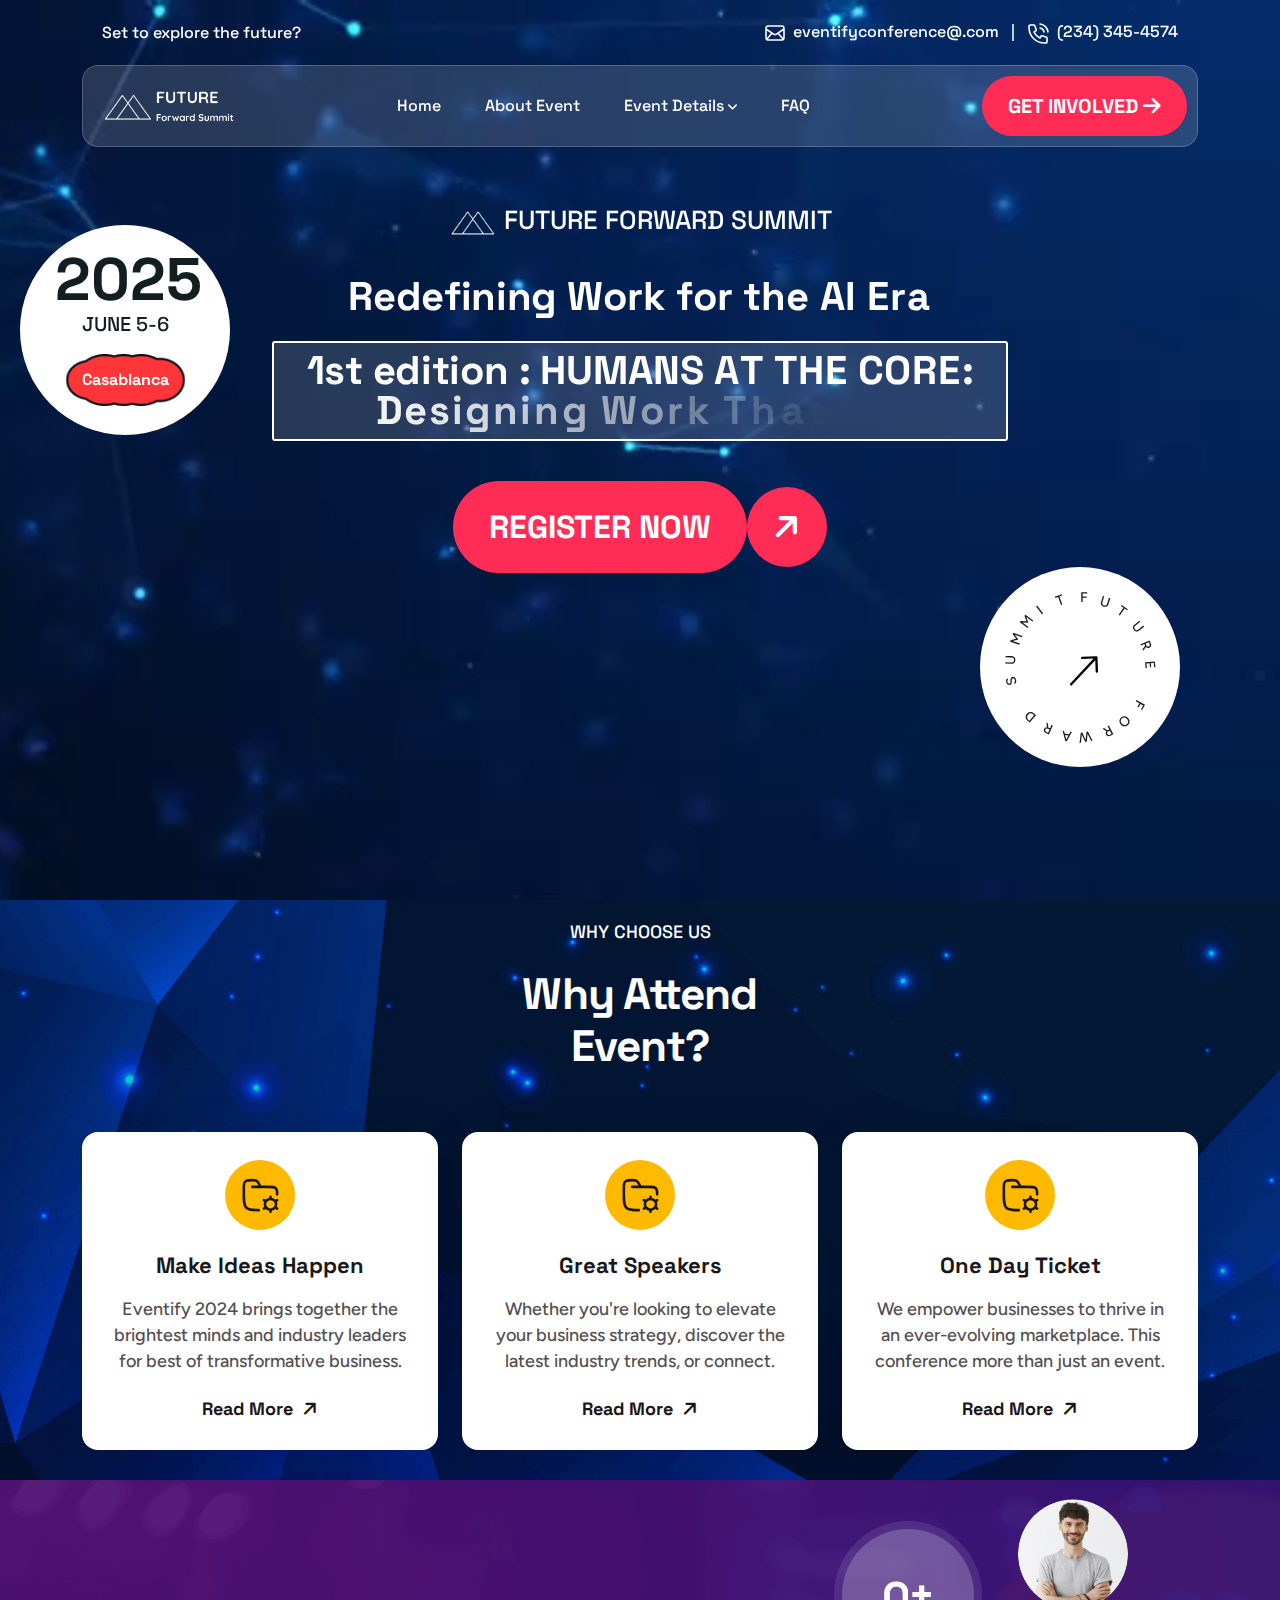
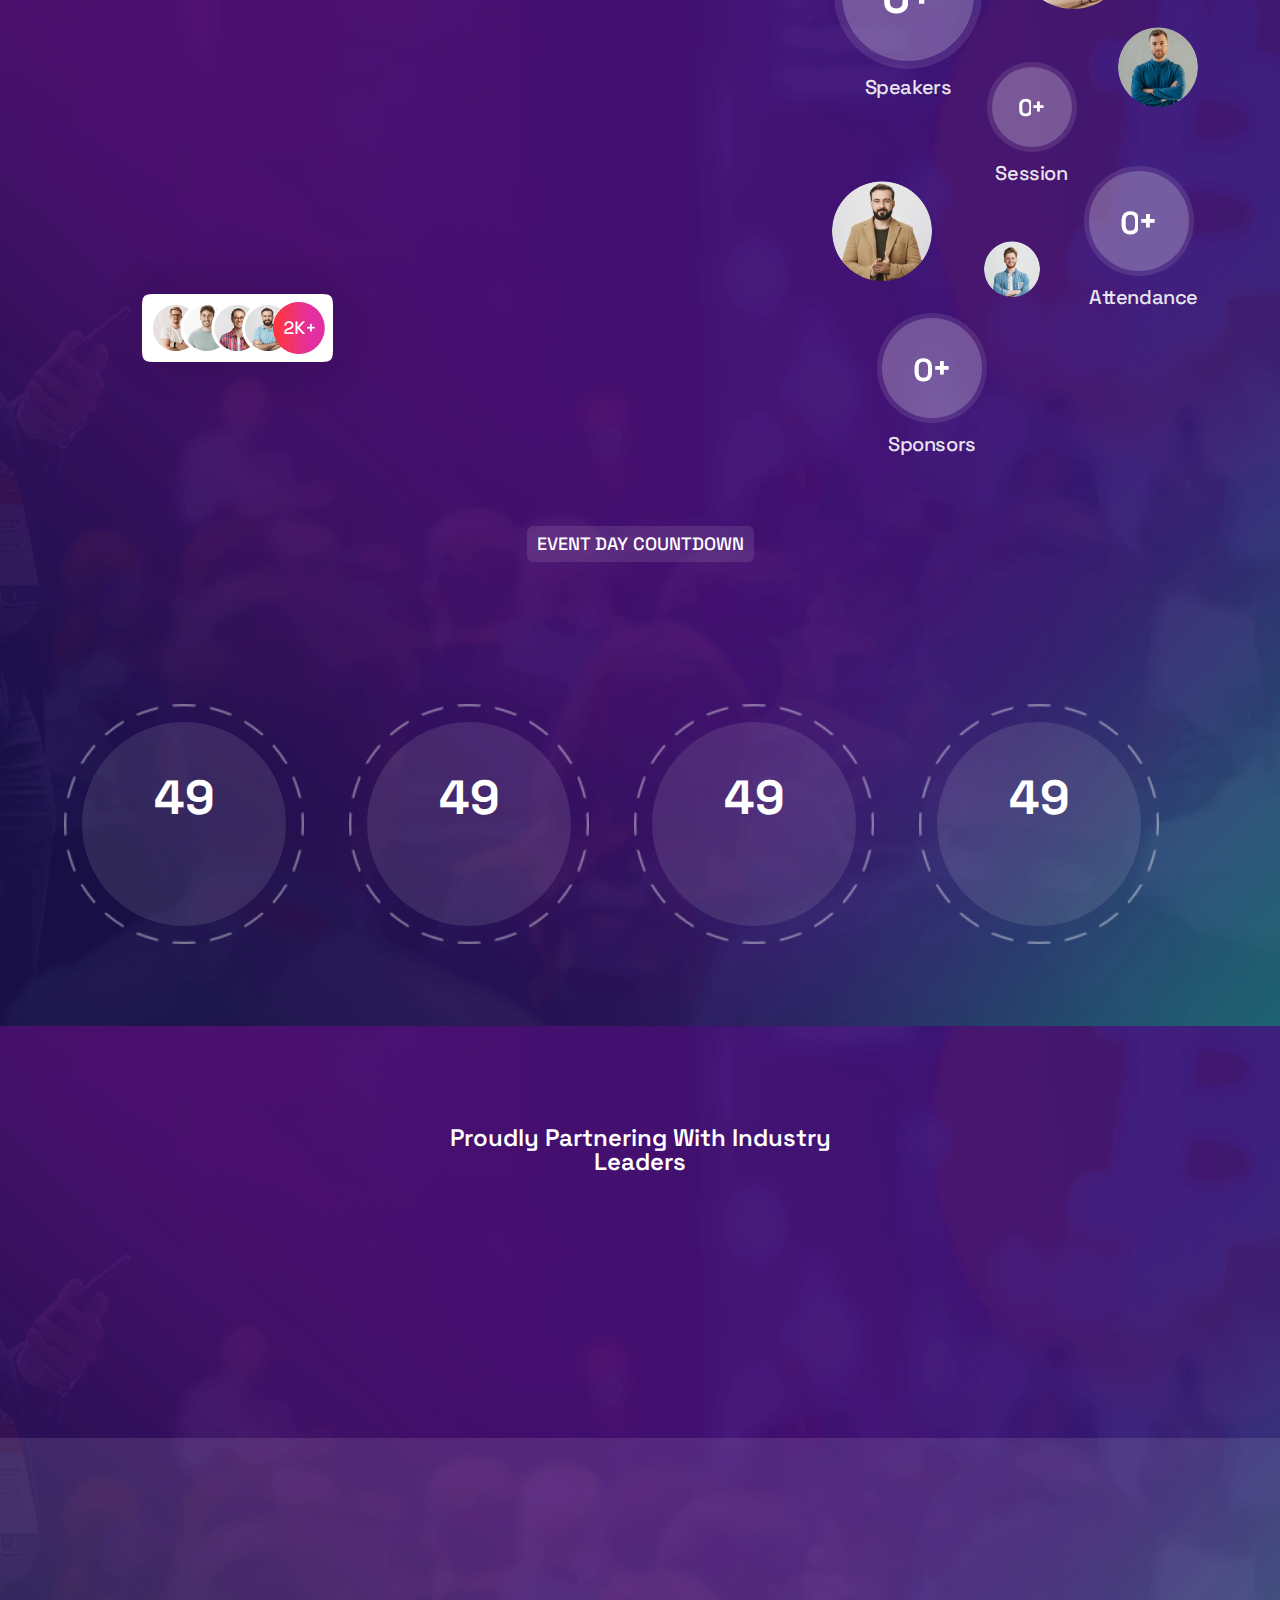
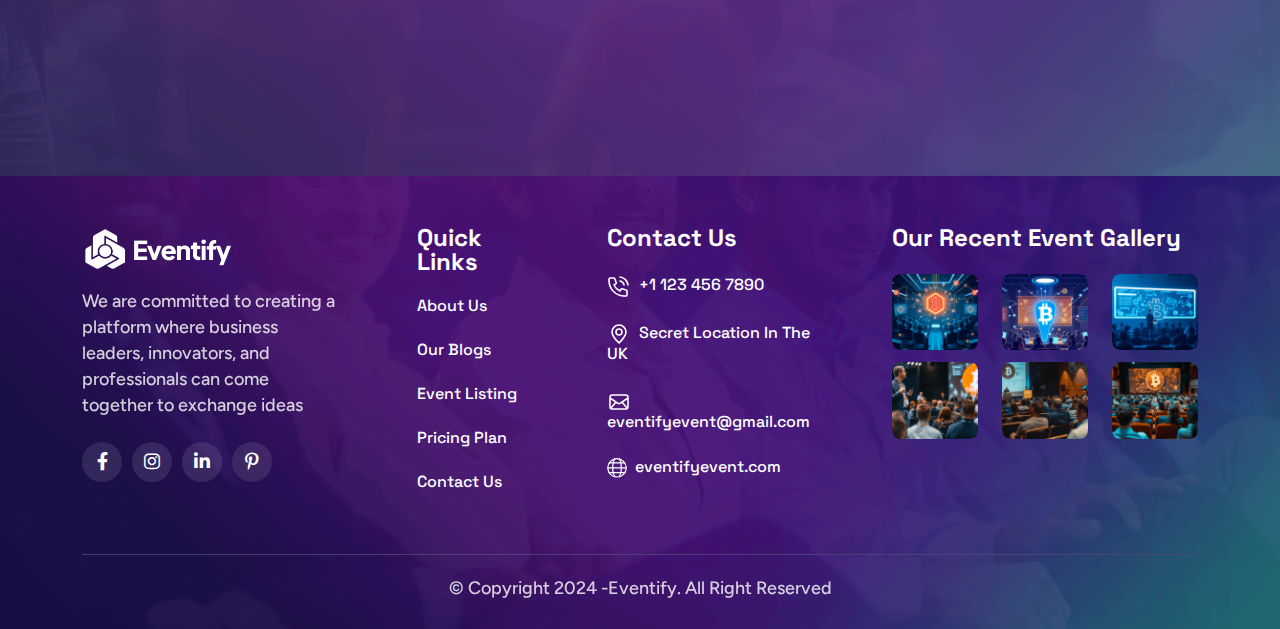
==== index.html @ 9bba717d "first version" ====
<!DOCTYPE html>
<html lang="en">

<head>
	<meta charset="UTF-8" />
	<meta name="viewport" content="width=device-width, initial-scale=1.0" />
	<title>FUTURE FORWARD SUMMIT</title>

	<!--=====FAB ICON=======-->
	<link rel="shortcut icon" href="assets/img/logo/logo-1.png" />

	<!--===== CSS LINK =======-->
	<link rel="stylesheet" href="assets/css/vendor/bootstrap.min.css" />
	<link rel="stylesheet" href="assets/css/vendor/aos.css" />
	<link rel="stylesheet" href="assets/css/vendor/fontawesome.css" />
	<link rel="stylesheet" href="assets/css/vendor/magnific-popup.css" />
	<link rel="stylesheet" href="assets/css/vendor/mobile.css" />
	<link rel="stylesheet" href="assets/css/vendor/owlcarousel.min.css" />
	<link rel="stylesheet" href="assets/css/vendor/sidebar.css" />
	<link rel="stylesheet" href="assets/css/vendor/slick-slider.css" />
	<link rel="stylesheet" href="assets/css/vendor/nice-select.css" />
	<link rel="stylesheet" href="assets/css/vendor/odometer.css" />
	<link rel="stylesheet" href="assets/css/main.css" />

	<!--=====  JS SCRIPT LINK =======-->
	<script src="assets/js/vendor/jquery-3.7.1.min.js"></script>
</head>

<body class="homepage8-body">
	<!--===== PRELOADER STARTS =======-->
	<div class="preloader">
		<div class="loading-container">
			<div class="loading"></div>
			<div id="loading-icon"><img src="assets/img/logo/logo-1.png" alt="" /></div>
		</div>
	</div>
	<!--===== PRELOADER ENDS =======-->

	<!--===== PAGE PROGRESS START=======-->
	<div class="paginacontainer">
		<div class="progress-wrap">
			<svg class="progress-circle svg-content" width="100%" height="100%" viewBox="-1 -1 102 102">
				<path d="M50,1 a49,49 0 0,1 0,98 a49,49 0 0,1 0,-98" />
			</svg>
		</div>
	</div>
	<!--===== PAGE PROGRESS END=======-->

	<!--=====HEADER START=======-->
	<header>
		<div class="header-area homepage8 header header-sticky d-none d-lg-block" id="header">
			<div class="container">
				<div class="row">
					<div class="col-lg-12">
						<div class="menu-top-area">
							<div class="top-menu-area">
								<p>Set to explore the future?</p>
								<ul>
									<li>
										<a href="mailto:eventifyconference@.com"><img src="assets/img/icons/mail1.svg" alt="" />eventifyconference@.com <span> | </span></a>
									</li>
									<li>
										<a href="tel:(234)345-4574"><img src="assets/img/icons/phn1.svg" alt="" />(234) 345-4574</a>
									</li>
								</ul>
							</div>
						</div>
						<div class="header-elements">
							<div class="site-logo">
								<a href="index.html"><img src="assets/img/logo/logo-2.png" alt="" /></a>
							</div>
							<div class="main-menu">
								<ul>
									<li>
										<a href="index.html">Home </a>
									</li>
									<li><a href="about.html">About Event</a></li>
									<li>
										<a href="#">Event Details <i class="fa-solid fa-angle-down"></i></a>
										<ul class="dropdown-padding">
											<li><a href="event-schedule.html">Agenda Overview</a></li>
										</ul>
									</li>
									<li>
										<a href="#">FAQ </a>
									</li>
								</ul>
							</div>
							<div class="btn-area">
								<div class="btn-area1">
									<a class="vl-btn8" href="#">
										<span class="demo">Get Involved <i class="fa-solid fa-arrow-right"></i></span>
									</a>
								</div>
							</div>
							<div class="body-overlay"></div>
						</div>
					</div>
				</div>
			</div>
		</div>
	</header>
	<!--=====HEADER END =======-->

	<!--===== MOBILE HEADER STARTS =======-->
	<div class="mobile-header mobile-haeder8 d-block d-lg-none">
		<div class="container-fluid">
			<div class="col-12">
				<div class="mobile-header-elements">
					<div class="mobile-logo">
						<a href="index.html"><img src="assets/img/logo/logo-2.png" alt="" /></a>
					</div>
					<div class="mobile-nav-icon dots-menu">
						<i class="fa-solid fa-bars-staggered"></i>
					</div>
				</div>
			</div>
		</div>
	</div>

	<div class="mobile-sidebar mobile-sidebar8">
		<div class="logosicon-area">
			<div class="logos">
				<img src="assets/img/logo/logo-8.png" alt="" />
			</div>
			<div class="menu-close">
				<i class="fa-solid fa-xmark"></i>
			</div>
		</div>
		<div class="mobile-nav mobile-nav1">
			<ul class="mobile-nav-list nav-list1">
				<li>
					<a href="index.html">Home </a>
				</li>
				<li><a href="about.html">About Event</a></li>
				<li>
					<a href="#">Event Details </a>
					<ul class="sub-menu">
						<li><a href="event-schedule.html">Agenda Overview</a></li>
					</ul>
				</li>
				<li>
					<a href="#">FAQ </a>
				</li>
			</ul>
		</div>
	</div>
	<!--===== MOBILE HEADER STARTS =======-->

	<!--===== HERO AREA STARTS =======-->
	<div class="hero8-slider-area">
		<video autoplay loop muted playsinline class="hero-video" poster="assets/img/bg/header-bg-1.jpg">
			<source src="assets/videos/bg-1.mp4" type="video/mp4">
		</video>
		<div class="container">
			<div class="row">
				<div class="col-lg-8 m-auto">
					<div class="hero8-header text-center">
						<h5><img src="assets/img/logo/logo-1.png" alt="" />FUTURE FORWARD SUMMIT</h5>
						<div class="space32"></div>
						<h1 class="text-anime-style-3">Redefining Work for the AI Era</h1>
						<div class="space24"></div>
						<h1 class="text-anime-style-3"><span class="conferences">1st edition : HUMANS AT THE CORE:
								Designing Work That Works</span></h1>
						<div class="space40"></div>
						<div class="btn-area1">
							<a href="#" class="vl-btn8"><span class="demo">Register Now</span><span class="arrow"><i
										class="fa-solid fa-arrow-right"></i></span></a>
						</div>
					</div>
				</div>
			</div>
		</div>
		<div class="arrow-btnarea">
			<a href="#">
				<!-- <img src="assets/img/elements/elements19.png" alt="" class="elements19 keyframe5"> -->
				<!-- <img src="assets/img/elements/elements34.png" alt="" class="elements34 keyframe5"> -->
				<div class="content" bis_skin_checked="1">
					<h6 class="circle rotateme">FUTURE FORWARD SUMMIT</h6>
				</div>
				<img src="assets/img/icons/arrow1.svg" alt="" class="arrow1" />
			</a>
		</div>
		<div class="date-btn aniamtion-key-1">
			<h4>2025</h4>
			<div class="space14"></div>
			<p>June 5-6</p>
			<div class="space20"></div>
			<span> Casablanca</span>
		</div>
	</div>
	<!--===== HERO AREA ENDS =======-->

	<!--===== WHY ATTEND AREA STARTS =======-->
	<div class="choose-section-area"
	style="background-image: url(assets/img/bg/header-bg17.png); background-position: center; background-repeat: no-repeat; background-size: cover">
	<div class="space14"></div>
	<div class="container">
			<div class="row">
				<div class="col-lg-4 m-auto">
					<div class="heading2 text-center space-margin60">
						<h5 style="color: white;">why choose us</h5>
						<div class="space18"></div>
						<h2 style="color: white;">Why Attend Event?</h2>
					</div>
				</div>
			</div>
			<div class="row">
				<div class="col-lg-4 col-md-6">
					<div class="choose-widget-boxarea">
						<div class="icons">
							<img src="assets/img/icons/choose-icons1.svg" alt="" />
						</div>
						<div class="space24"></div>
						<div class="content-area">
							<a href="event-single.html">Make Ideas Happen</a>
							<div class="space16"></div>
							<p>Eventify 2024 brings together the brightest minds and industry leaders for best of
								transformative business.</p>
							<div class="space24"></div>
							<a href="event-single.html" class="readmore">Read More <i
									class="fa-solid fa-arrow-right"></i></a>
						</div>
					</div>
				</div>

				<div class="col-lg-4 col-md-6">
					<div class="choose-widget-boxarea">
						<div class="icons">
							<img src="assets/img/icons/choose-icons1.svg" alt="" />
						</div>
						<div class="space24"></div>
						<div class="content-area">
							<a href="event-single.html">Great Speakers</a>
							<div class="space16"></div>
							<p>Whether you're looking to elevate your business strategy, discover the latest industry
								trends, or connect.</p>
							<div class="space24"></div>
							<a href="event-single.html" class="readmore">Read More <i
									class="fa-solid fa-arrow-right"></i></a>
						</div>
					</div>
				</div>

				<div class="col-lg-4 col-md-6">
					<div class="choose-widget-boxarea">
						<div class="icons">
							<img src="assets/img/icons/choose-icons1.svg" alt="" />
						</div>
						<div class="space24"></div>
						<div class="content-area">
							<a href="event-single.html">One Day Ticket</a>
							<div class="space16"></div>
							<p>We empower businesses to thrive in an ever-evolving marketplace. This conference more
								than just an event.</p>
							<div class="space24"></div>
							<a href="event-single.html" class="readmore">Read More <i
									class="fa-solid fa-arrow-right"></i></a>
						</div>
					</div>
				</div>
			</div>
		</div>
	</div>
	<!--===== WHY ATTEND AREA ENDS =======-->

	<!--===== ABOUT AREA STARTS =======-->
	<div class="about8-section-area"
		style="background-image: url(assets/img/bg/header-bg20.png); background-position: center; background-repeat: no-repeat; background-size: cover">
		<div class="container">
			<div class="row align-items-center">
				<div class="col-lg-6">
					<div class="space50 d-lg-none d-block"></div>
					<div class="about8-images">
						<img src="assets/img/all-images/about/about-img10.png" alt=""
							class="about-img10 aniamtion-key-1" />
						<div class="img1" data-aos="zoom-in" data-aos-duration="1000">
							<img src="assets/img/all-images/about/about-img19.png" alt="" />
						</div>
						<div class="img2" data-aos="zoom-in" data-aos-duration="1100">
							<img src="assets/img/all-images/about/about-img20.png" alt="" />
						</div>
						<div class="img3" data-aos="zoom-in" data-aos-duration="1200">
							<img src="assets/img/all-images/about/about-img8.png" alt="" />
						</div>
					</div>
				</div>
				<div class="col-lg-2"></div>
				<div class="col-lg-4">
					<div class="space60 d-lg-none d-block"></div>
					<div class="side-img1-area">
						<!-- <img src="assets/img/all-images/about/about-img21.png" alt=""> -->
						<div class="counter-box">
							<h3><span class="odometer" data-count="20"></span>+</h3>
							<p>Speakers</p>
						</div>
						<div class="img1">
							<img src="assets/img/all-images/about/about-img22.png" alt="" />
						</div>
						<div class="img2">
							<img src="assets/img/all-images/about/about-img23.png" alt="" />
						</div>
						<div class="img3">
							<img src="assets/img/all-images/about/about-img24.png" alt="" />
						</div>
						<div class="img4">
							<img src="assets/img/all-images/about/about-img25.png" alt="" />
						</div>

						<div class="counter-box2">
							<h3><span class="odometer" data-count="12"></span>+</h3>
							<p>Session</p>
						</div>
						<div class="counter-box3">
							<h3><span class="odometer" data-count="12"></span>+</h3>
							<p>Attendance</p>
						</div>

						<div class="counter-box4">
							<h3><span class="odometer" data-count="18"></span>+</h3>
							<p>Sponsors</p>
						</div>
					</div>
					<div class="div d-lg-none d-block" style="margin-bottom: 200px"></div>
				</div>
			</div>
		</div>
		<div class="others8-section-area sp1">
			<div class="container">
				<div class="row">
					<div class="col-lg-6 m-auto">
						<div class="heading11 text-center space-margin80">
							<h5>event day countdown</h5>
							<div class="space28"></div>
							<h2 class="text-anime-style-3">Countdown: Hurry Up!</h2>
						</div>
					</div>
				</div>
				<div class="row">
					<div class="col-lg-3 col-md-6">
						<div class="cta-counter-box">
							<img src="assets/img/elements/elements23.png" alt="" class="elements23 keyframe5" />
							<h2><span id="days" class="time-value">49</span></h2>
						</div>
						<div class="space50 d-lg-none d-block"></div>
					</div>
					<div class="col-lg-3 col-md-6">
						<div class="cta-counter-box">
							<img src="assets/img/elements/elements23.png" alt="" class="elements23 keyframe5" />
							<h2><span id="hours" class="time-value">49</span></h2>
						</div>
						<div class="space50 d-lg-none d-block"></div>
					</div>
					<div class="col-lg-3 col-md-6">
						<div class="cta-counter-box">
							<img src="assets/img/elements/elements23.png" alt="" class="elements23 keyframe5" />
							<h2><span id="minutes" class="time-value">49</span></h2>
						</div>
					</div>
					<div class="col-lg-3 col-md-6">
						<div class="cta-counter-box">
							<img src="assets/img/elements/elements23.png" alt="" class="elements23 keyframe5" />
							<h2><span id="seconds" class="time-value">49</span></h2>
						</div>
					</div>
				</div>
			</div>
		</div>
	</div>
	<!--===== ABOUT AREA ENDS =======-->

	<!--===== OTHERS AREA STARTS =======-->
	<div class="brands8-section-area sp8"
		style="background-image: url(assets/img/bg/header-bg20.png); background-repeat: no-repeat; background-size: cover; background-position: center">
		<div class="container">
			<div class="row">
				<div class="col-lg-5 m-auto">
					<div class="brand-header heading4 space-margin60 text-center">
						<h3>Proudly Partnering with Industry Leaders</h3>
					</div>
				</div>
			</div>
			<div class="row">
				<div class="col-lg-12" data-aos="zoom-in" data-aos-duration="800">
					<div class="brand-slider-area owl-carousel">
						<div class="brand-box">
							<img src="assets/img/elements/brand-img1.png" alt="" />
						</div>
						<div class="brand-box">
							<img src="assets/img/elements/brand-img2.png" alt="" />
						</div>
						<div class="brand-box">
							<img src="assets/img/elements/brand-img3.png" alt="" />
						</div>
						<div class="brand-box">
							<img src="assets/img/elements/brand-img4.png" alt="" />
						</div>
						<div class="brand-box">
							<img src="assets/img/elements/brand-img5.png" alt="" />
						</div>
						<div class="brand-box">
							<img src="assets/img/elements/brand-img6.png" alt="" />
						</div>
						<div class="brand-box">
							<img src="assets/img/elements/brand-img7.png" alt="" />
						</div>
						<div class="brand-box">
							<img src="assets/img/elements/brand-img8.png" alt="" />
						</div>
					</div>
				</div>
			</div>
		</div>
		<div class="space60"></div>

		<div class="contact8-bg-section">
			<div class="container">
				<div class="row">
					<div class="col-lg-6">
						<div class="space48"></div>
						<div class="row">
							<div class="col-lg-6 col-md-6">
								<div class="contact-boxarea" data-aos="zoom-in" data-aos-duration="900">
									<div class="icons">
										<img src="assets/img/icons/mail1.svg" alt="" />
									</div>
									<div class="text">
										<h5>Our Email</h5>
										<div class="space14"></div>
										<a href="maito:eventify@gmail.com">eventify@gmail.com</a>
									</div>
								</div>
								<div class="space18"></div>
								<div class="contact-boxarea" data-aos="zoom-in" data-aos-duration="1000">
									<div class="icons">
										<img src="assets/img/icons/location1.svg" alt="" />
									</div>
									<div class="text">
										<h5>our location</h5>
										<div class="space14"></div>
										<a href="#">1800 Abbot Kinney</a>
									</div>
								</div>
							</div>

							<div class="col-lg-6 col-md-6">
								<div class="space20 d-md-none d-block"></div>
								<div class="contact-boxarea" data-aos="zoom-in" data-aos-duration="1000">
									<div class="icons">
										<img src="assets/img/icons/phn1.svg" alt="" />
									</div>
									<div class="text">
										<h5>Call/Message</h5>
										<div class="space14"></div>
										<a href="tel:+11234567890">+1 123 456 7890</a>
									</div>
								</div>
								<div class="space18"></div>
								<div class="contact-boxarea" data-aos="zoom-in" data-aos-duration="1200">
									<div class="icons">
										<img src="assets/img/icons/instagram.svg" alt="" />
									</div>
									<div class="text">
										<h5>Instagram</h5>
										<div class="space14"></div>
										<a href="#">eneventify.eve</a>
									</div>
								</div>
							</div>
						</div>
						<div class="space48"></div>
					</div>
				</div>
			</div>
			<div class="mapouter">
				<div class="gmap_canvas">
					<iframe
						src="https://www.google.com/maps/embed?pb=!1m18!1m12!1m3!1d6751.161886455705!2d-7.941395956133379!3d32.21552074561314!2m3!1f0!2f0!3f0!3m2!1i1024!2i768!4f13.1!3m3!1m2!1s0xdaf7a3feab1f407%3A0xbd50c8e7902ffbf9!2sUM6P%20-%20Universit%C3%A9%20Mohammed%20VI%20Polytechnique!5e0!3m2!1sfr!2sma!4v1743671819689!5m2!1sfr!2sma"
						width="600" height="450" style="border:0;" allowfullscreen="" loading="lazy"
						referrerpolicy="no-referrer-when-downgrade"></iframe>
				</div>
			</div>
		</div>
	</div>
	<!--===== OTHERS AREA ENDS =======-->

	<!--===== FOOTER AREA STARTS =======-->
	<div class="footer8-sertion-area"
		style="background-image: url(assets/img/bg/header-bg21.png); background-position: center; background-size: cover; background-repeat: no-repeat">
		<div class="container">
			<div class="row">
				<div class="col-lg-3 col-md-6">
					<div class="footer-logo-area">
						<img src="assets/img/logo/logo1.png" alt="" />
						<div class="space16"></div>
						<p>We are committed to creating a platform where business leaders, innovators, and professionals
							can come together to exchange ideas</p>
						<div class="space24"></div>
						<ul>
							<li>
								<a href="#"><i class="fa-brands fa-facebook-f"></i></a>
							</li>
							<li>
								<a href="#"><i class="fa-brands fa-instagram"></i></a>
							</li>
							<li>
								<a href="#"><i class="fa-brands fa-linkedin-in"></i></a>
							</li>
							<li>
								<a href="#" class="m-0"><i class="fa-brands fa-pinterest-p"></i></a>
							</li>
						</ul>
					</div>
				</div>
				<div class="col-lg-2 col-md-6">
					<div class="link-content">
						<h3>Quick Links</h3>
						<ul>
							<li><a href="about.html">About Us</a></li>
							<li><a href="blog.html">Our Blogs</a></li>
							<li><a href="event.html">Event Listing</a></li>
							<li><a href="pricing-plan.html">Pricing Plan</a></li>
							<li><a href="contact.html">Contact Us</a></li>
						</ul>
					</div>
				</div>

				<div class="col-lg-3 col-md-6">
					<div class="link-content2">
						<h3>Contact Us</h3>
						<ul>
							<li>
								<a href="tel:+11234567890"><img src="assets/img/icons/phn1.svg" alt="" />+1 123 456
									7890</a>
							</li>
							<li>
								<a href="#"><img src="assets/img/icons/location1.svg" alt="" />Secret Location In The
									UK</a>
							</li>
							<li>
								<a href="mailto:eventifyevent@gmail.com"><img src="assets/img/icons/mail1.svg"
										alt="" />eventifyevent@gmail.com</a>
							</li>
							<li>
								<a href="#"> <img src="assets/img/icons/world1.svg" alt="" />eventifyevent.com</a>
							</li>
						</ul>
					</div>
				</div>
				<div class="col-lg-4 col-md-6">
					<div class="footer-social-box">
						<h3>Our Recent Event Gallery</h3>
						<div class="space12"></div>
						<div class="row">
							<div class="col-lg-4 col-md-4 col-4">
								<div class="img1">
									<img src="assets/img/all-images/footer/footer-img7.png" alt="" />
									<div class="icons">
										<a href="#"><i class="fa-brands fa-instagram"></i></a>
									</div>
								</div>
							</div>
							<div class="col-lg-4 col-md-4 col-4">
								<div class="img1">
									<img src="assets/img/all-images/footer/footer-img8.png" alt="" />
									<div class="icons">
										<a href="#"><i class="fa-brands fa-instagram"></i></a>
									</div>
								</div>
							</div>
							<div class="col-lg-4 col-md-4 col-4">
								<div class="img1">
									<img src="assets/img/all-images/footer/footer-img9.png" alt="" />
									<div class="icons">
										<a href="#"><i class="fa-brands fa-instagram"></i></a>
									</div>
								</div>
							</div>
							<div class="col-lg-4 col-md-4 col-4">
								<div class="img1">
									<img src="assets/img/all-images/footer/footer-img10.png" alt="" />
									<div class="icons">
										<a href="#"><i class="fa-brands fa-instagram"></i></a>
									</div>
								</div>
							</div>
							<div class="col-lg-4 col-md-4 col-4">
								<div class="img1">
									<img src="assets/img/all-images/footer/footer-img11.png" alt="" />
									<div class="icons">
										<a href="#"><i class="fa-brands fa-instagram"></i></a>
									</div>
								</div>
							</div>
							<div class="col-lg-4 col-md-4 col-4">
								<div class="img1">
									<img src="assets/img/all-images/footer/footer-img12.png" alt="" />
									<div class="icons">
										<a href="#"><i class="fa-brands fa-instagram"></i></a>
									</div>
								</div>
							</div>
						</div>
					</div>
				</div>
			</div>
			<div class="space60"></div>
			<div class="row">
				<div class="col-lg-12">
					<div class="copyright">
						<p>&copy; Copyright 2024 -Eventify. All Right Reserved</p>
					</div>
				</div>
			</div>
		</div>
	</div>
	<!--===== FOOTER AREA ENDS =======-->

	<!--===== JS SCRIPT LINK =======-->
	<script src="assets/js/vendor/bootstrap.min.js"></script>
	<script src="assets/js/vendor/fontawesome.js"></script>
	<script src="assets/js/vendor/aos.js"></script>
	<script src="assets/js/vendor/jquery.appear.js"></script>
	<script src="assets/js/vendor/jquery.odometer.min.js"></script>
	<script src="assets/js/vendor/sidebar.js"></script>
	<script src="assets/js/vendor/magnific-popup.js"></script>
	<script src="assets/js/vendor/gsap.min.js"></script>
	<script src="assets/js/vendor/ScrollTrigger.min.js"></script>
	<script src="assets/js/vendor/Splitetext.js"></script>
	<script src="assets/js/vendor/mobilemenu.js"></script>
	<script src="assets/js/vendor/owlcarousel.min.js"></script>
	<script src="assets/js/vendor/nice-select.js"></script>
	<script src="assets/js/vendor/waypoints.js"></script>
	<script src="assets/js/vendor/slick-slider.js"></script>
	<script src="assets/js/vendor/circle-progress.js"></script>
	<script src="assets/js/main.js"></script>
</body>

</html>
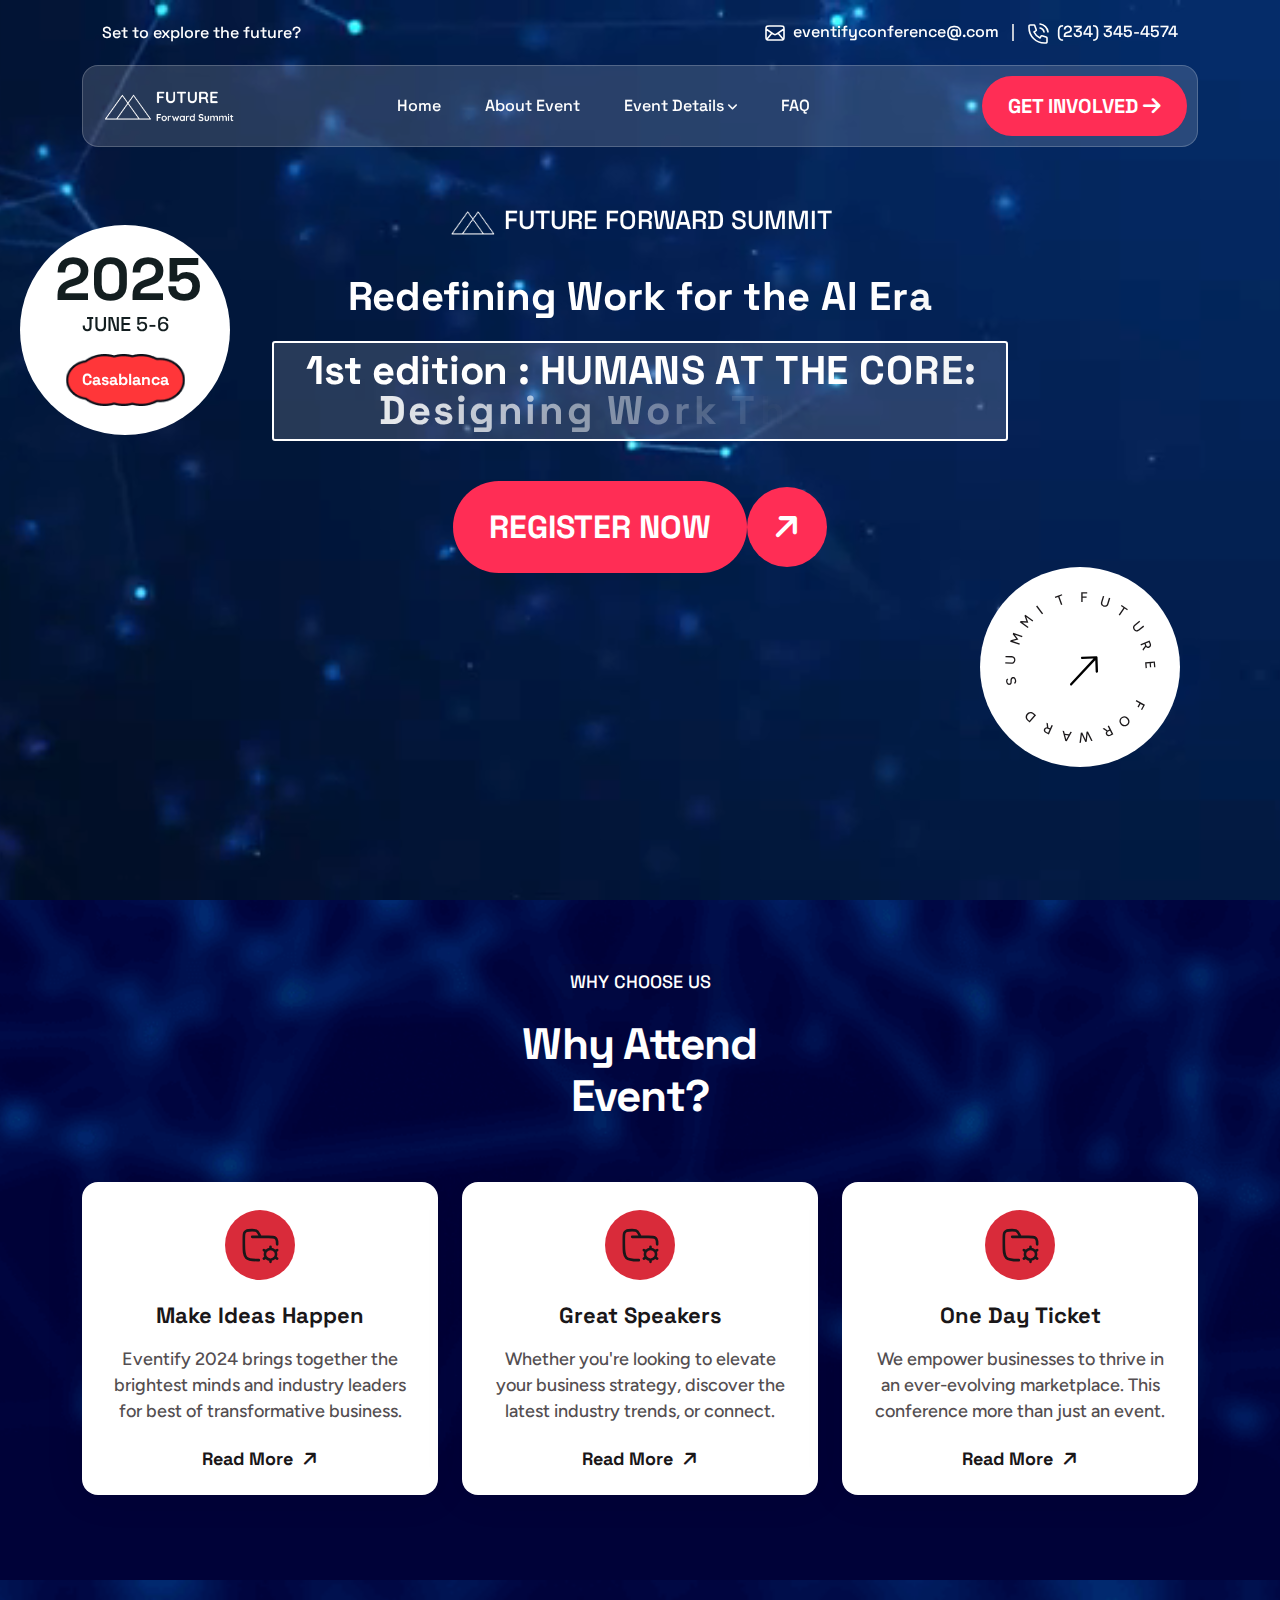
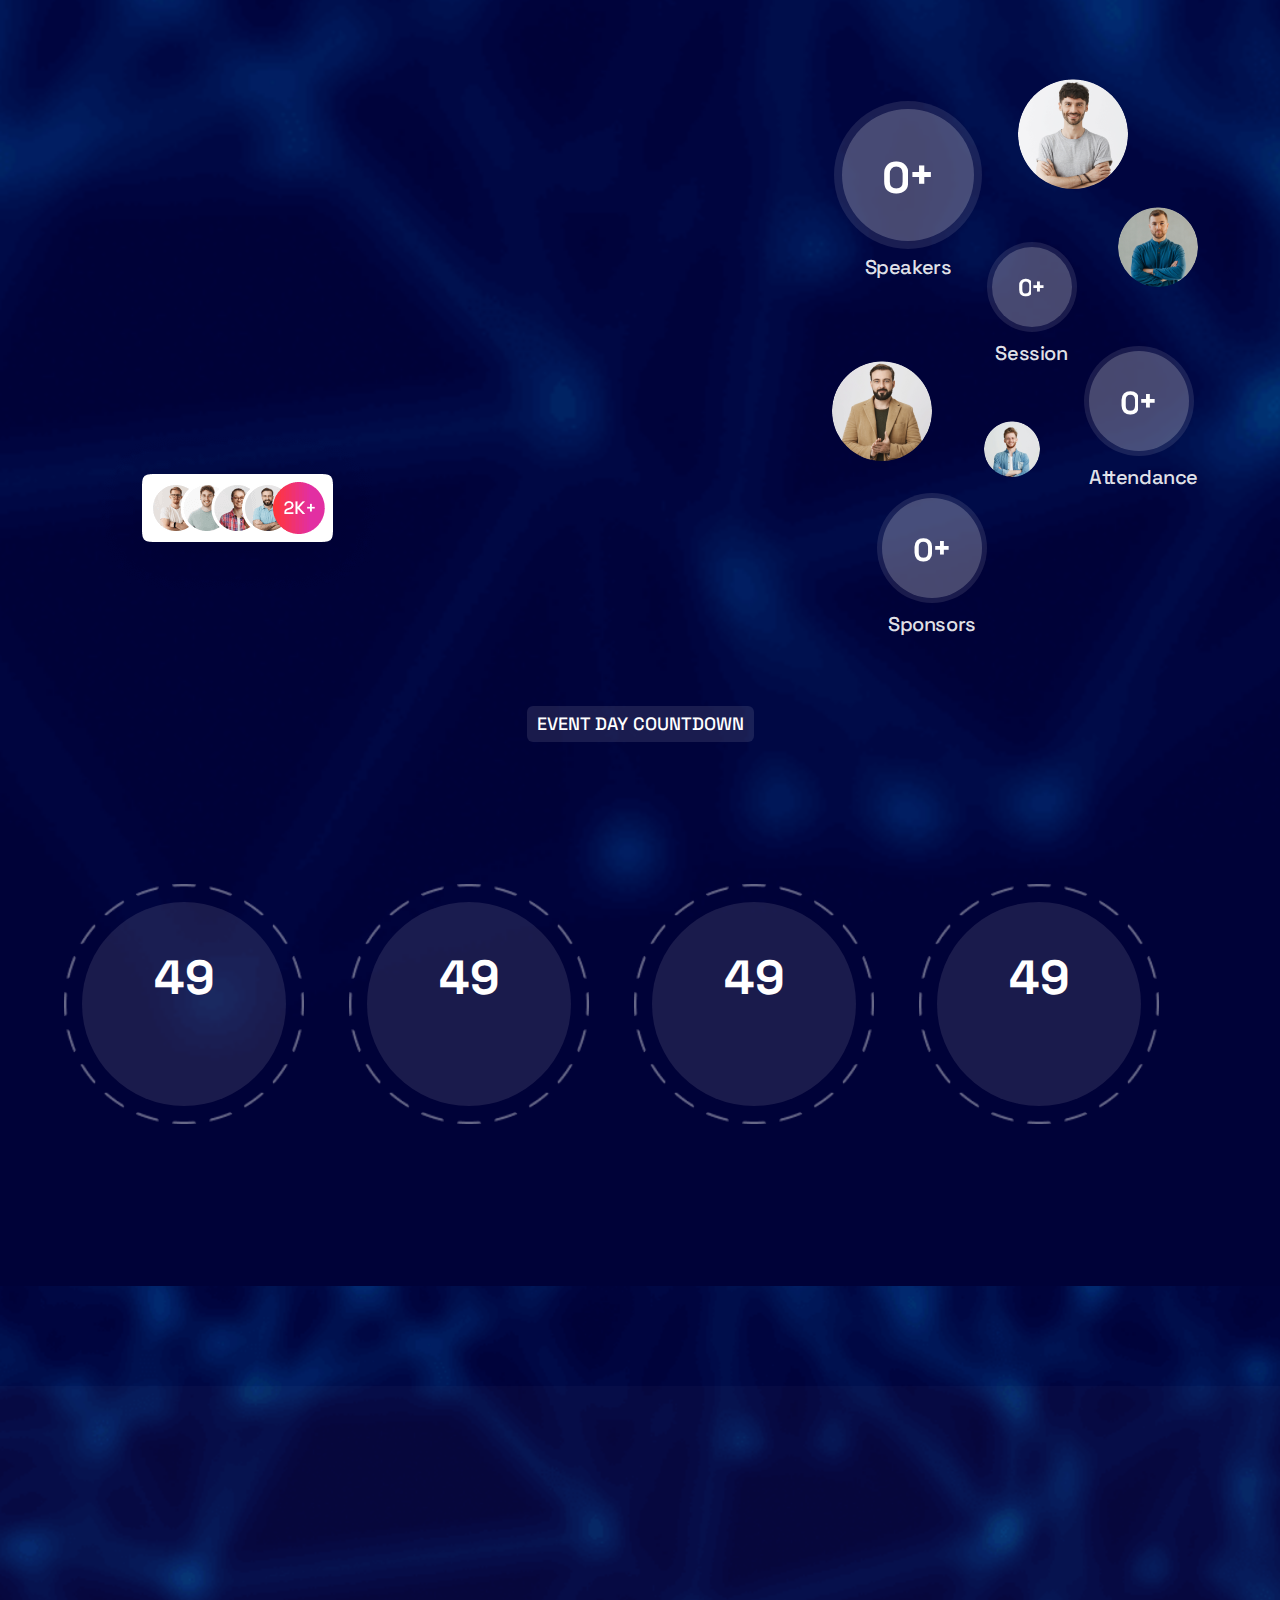
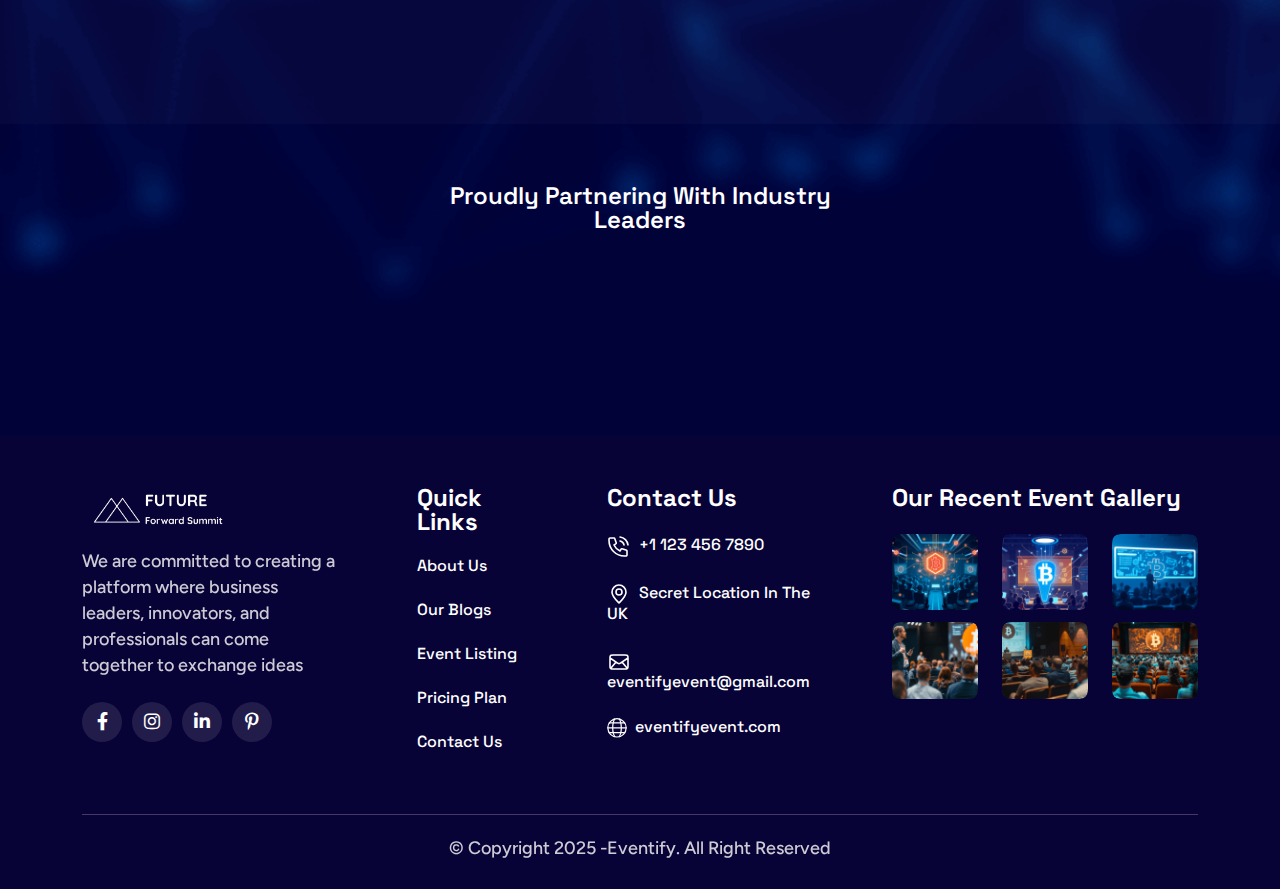
==== commit 3b3052ca: "Add new background images and update styles in CSS and HTML" ====
--- a/index.html
+++ b/index.html
@@ -193,7 +193,7 @@
 
 	<!--===== WHY ATTEND AREA STARTS =======-->
 	<div class="choose-section-area"
-	style="background-image: url(assets/img/bg/header-bg17.png); background-position: center; background-repeat: no-repeat; background-size: cover">
+	style="background-image: url(assets/img/bg/header-bg8.png); background-position: center; background-repeat: no-repeat; background-size: cover">
 	<div class="space14"></div>
 	<div class="container">
 			<div class="row">
@@ -208,8 +208,8 @@
 			<div class="row">
 				<div class="col-lg-4 col-md-6">
 					<div class="choose-widget-boxarea">
-						<div class="icons">
-							<img src="assets/img/icons/choose-icons1.svg" alt="" />
+						<div class="icons" style="background-color: #D92B3A;">
+							<img src="assets/img/icons/choose-icons1.svg" alt=""/>
 						</div>
 						<div class="space24"></div>
 						<div class="content-area">
@@ -226,7 +226,7 @@
 
 				<div class="col-lg-4 col-md-6">
 					<div class="choose-widget-boxarea">
-						<div class="icons">
+						<div class="icons" style="background-color: #D92B3A;">
 							<img src="assets/img/icons/choose-icons1.svg" alt="" />
 						</div>
 						<div class="space24"></div>
@@ -244,7 +244,7 @@
 
 				<div class="col-lg-4 col-md-6">
 					<div class="choose-widget-boxarea">
-						<div class="icons">
+						<div class="icons" style="background-color: #D92B3A;">
 							<img src="assets/img/icons/choose-icons1.svg" alt="" />
 						</div>
 						<div class="space24"></div>
@@ -265,8 +265,8 @@
 	<!--===== WHY ATTEND AREA ENDS =======-->
 
 	<!--===== ABOUT AREA STARTS =======-->
-	<div class="about8-section-area"
-		style="background-image: url(assets/img/bg/header-bg20.png); background-position: center; background-repeat: no-repeat; background-size: cover">
+	<div class="about8-section-area sp4"
+		style="background-image: url(assets/img/bg/header-bg8.png); background-position: center; background-repeat: no-repeat; background-size: cover">
 		<div class="container">
 			<div class="row align-items-center">
 				<div class="col-lg-6">
@@ -371,48 +371,7 @@
 
 	<!--===== OTHERS AREA STARTS =======-->
 	<div class="brands8-section-area sp8"
-		style="background-image: url(assets/img/bg/header-bg20.png); background-repeat: no-repeat; background-size: cover; background-position: center">
-		<div class="container">
-			<div class="row">
-				<div class="col-lg-5 m-auto">
-					<div class="brand-header heading4 space-margin60 text-center">
-						<h3>Proudly Partnering with Industry Leaders</h3>
-					</div>
-				</div>
-			</div>
-			<div class="row">
-				<div class="col-lg-12" data-aos="zoom-in" data-aos-duration="800">
-					<div class="brand-slider-area owl-carousel">
-						<div class="brand-box">
-							<img src="assets/img/elements/brand-img1.png" alt="" />
-						</div>
-						<div class="brand-box">
-							<img src="assets/img/elements/brand-img2.png" alt="" />
-						</div>
-						<div class="brand-box">
-							<img src="assets/img/elements/brand-img3.png" alt="" />
-						</div>
-						<div class="brand-box">
-							<img src="assets/img/elements/brand-img4.png" alt="" />
-						</div>
-						<div class="brand-box">
-							<img src="assets/img/elements/brand-img5.png" alt="" />
-						</div>
-						<div class="brand-box">
-							<img src="assets/img/elements/brand-img6.png" alt="" />
-						</div>
-						<div class="brand-box">
-							<img src="assets/img/elements/brand-img7.png" alt="" />
-						</div>
-						<div class="brand-box">
-							<img src="assets/img/elements/brand-img8.png" alt="" />
-						</div>
-					</div>
-				</div>
-			</div>
-		</div>
-		<div class="space60"></div>
-
+		style="background-image: url(assets/img/bg/header-bg8.png); background-repeat: no-repeat; background-size: cover; background-position: center">
 		<div class="contact8-bg-section">
 			<div class="container">
 				<div class="row">
@@ -481,17 +440,59 @@
 				</div>
 			</div>
 		</div>
+		<div class="space60"></div>
+		<div class="container">
+			<div class="row">
+				<div class="col-lg-5 m-auto">
+					<div class="brand-header heading4 space-margin60 text-center">
+						<h3>Proudly Partnering with Industry Leaders</h3>
+					</div>
+				</div>
+			</div>
+			<div class="row">
+				<div class="col-lg-12" data-aos="zoom-in" data-aos-duration="800">
+					<div class="brand-slider-area owl-carousel">
+						<div class="brand-box">
+							<img src="assets/img/elements/brand-img1.png" alt="" />
+						</div>
+						<div class="brand-box">
+							<img src="assets/img/elements/brand-img2.png" alt="" />
+						</div>
+						<div class="brand-box">
+							<img src="assets/img/elements/brand-img3.png" alt="" />
+						</div>
+						<div class="brand-box">
+							<img src="assets/img/elements/brand-img4.png" alt="" />
+						</div>
+						<div class="brand-box">
+							<img src="assets/img/elements/brand-img5.png" alt="" />
+						</div>
+						<div class="brand-box">
+							<img src="assets/img/elements/brand-img6.png" alt="" />
+						</div>
+						<div class="brand-box">
+							<img src="assets/img/elements/brand-img7.png" alt="" />
+						</div>
+						<div class="brand-box">
+							<img src="assets/img/elements/brand-img8.png" alt="" />
+						</div>
+					</div>
+				</div>
+			</div>
+		</div>
+
+		
 	</div>
 	<!--===== OTHERS AREA ENDS =======-->
 
 	<!--===== FOOTER AREA STARTS =======-->
 	<div class="footer8-sertion-area"
-		style="background-image: url(assets/img/bg/header-bg21.png); background-position: center; background-size: cover; background-repeat: no-repeat">
+		style="background-color: rgb(8, 3, 54);">
 		<div class="container">
 			<div class="row">
 				<div class="col-lg-3 col-md-6">
 					<div class="footer-logo-area">
-						<img src="assets/img/logo/logo1.png" alt="" />
+						<img src="assets/img/logo/logo-2.png" alt="" />
 						<div class="space16"></div>
 						<p>We are committed to creating a platform where business leaders, innovators, and professionals
 							can come together to exchange ideas</p>
@@ -608,7 +609,7 @@
 			<div class="row">
 				<div class="col-lg-12">
 					<div class="copyright">
-						<p>&copy; Copyright 2024 -Eventify. All Right Reserved</p>
+						<p>&copy; Copyright 2025 -Eventify. All Right Reserved</p>
 					</div>
 				</div>
 			</div>
--- a/assets/css/main.css
+++ b/assets/css/main.css
@@ -1078,6 +1078,23 @@
 .heading13 h5 img {
   margin: 0 4px 0 0;
 }
+.heading13 h3 {
+  color: var(--ztc-text-text-1);
+  font-family: var(--ztc-family-font1);
+  font-size: var(--ztc-font-size-font-s24);
+  font-style: normal;
+  font-weight: var(--ztc-weight-medium);
+  line-height: 30px;
+  text-transform: uppercase;
+  border-radius: 6px;
+  display: inline-block;
+  color: var(--ztc-text-text-1);
+}
+.heading13 h3 img {
+  margin: 0 4px 0 0;
+  width: 50px;
+  height: 50px;
+}
 .heading13 h2 {
   color: var(--ztc-text-text-1);
   font-family: var(--ztc-family-font1);
@@ -1536,7 +1553,7 @@
 }
 
 .vl-btn10 {
-  color: var(--ztc-text-text-2);
+  color: var(--ztc-text-text-1);
   font-family: var(--ztc-family-font1);
   font-size: var(--ztc-font-size-font-s20);
   font-style: normal;
@@ -1549,7 +1566,7 @@
   display: inline-block;
   border-radius: 60px;
   padding: 20px 26px;
-  background: var(--ztc-bg-bg-14);
+  background: var(--ztc-bg-bg-12);
   overflow: hidden;
 }
 .vl-btn10::after {
@@ -3501,6 +3518,15 @@
   height: 100%;
   z-index: -1;
   object-fit: cover;
+}
+.overlay {
+  position: absolute;
+  top: 0;
+  left: 0;
+  width: 100%;
+  height: 100%;
+  background-color: rgba(0, 0, 0, 0.878); /* Black with some transparency */
+  z-index: -1;
 }
 @media (max-width: 767px) {
   .hero8-slider-area {
@@ -12473,7 +12499,7 @@
   position: relative;
   z-index: 1;
   border-radius: var(--rounded-lg, 8px);
-  background: #232323;
+  background: #ffffff;
   padding: 32px;
 }
 .attent10-section-area .event6-widget-boxarea .img1 img {
@@ -12920,6 +12946,7 @@
 /*============= CHOOSE CSS AREA STARTS ===============*/
 .choose-section-area {
   position: relative;
+  padding: 50px;
   z-index: 1;
 }
 .choose-section-area .choose-widget-boxarea {
@@ -12932,6 +12959,7 @@
   padding: 28px;
   transition: all 0.4s;
   margin-bottom: 30px;
+  height: 90%;
 }
 .choose-section-area .choose-widget-boxarea:hover {
   transform: translateY(-5px);
@@ -14068,9 +14096,6 @@
   margin: 0 auto;
 }
 
-.brands5-section-area {
-  /* Keyframes for scrolling effect */
-}
 .brands5-section-area .marquee-container {
   overflow: hidden;
   white-space: nowrap;
@@ -16934,7 +16959,7 @@
 .contact8-bg-section {
   position: relative;
   z-index: 1;
-  background: rgba(255, 255, 255, 0.1);
+  background: rgba(255, 255, 255, 0.023);
 }
 .contact8-bg-section .mapouter .gmap_canvas iframe {
   width: 47%;
@@ -20328,7 +20353,7 @@
   z-index: 1;
 }
 .about10-section-area .about10-images .img1 {
-  background: #484547;
+  background: #ffcece;
   border-radius: 50%;
   padding: 10px;
   overflow: hidden;
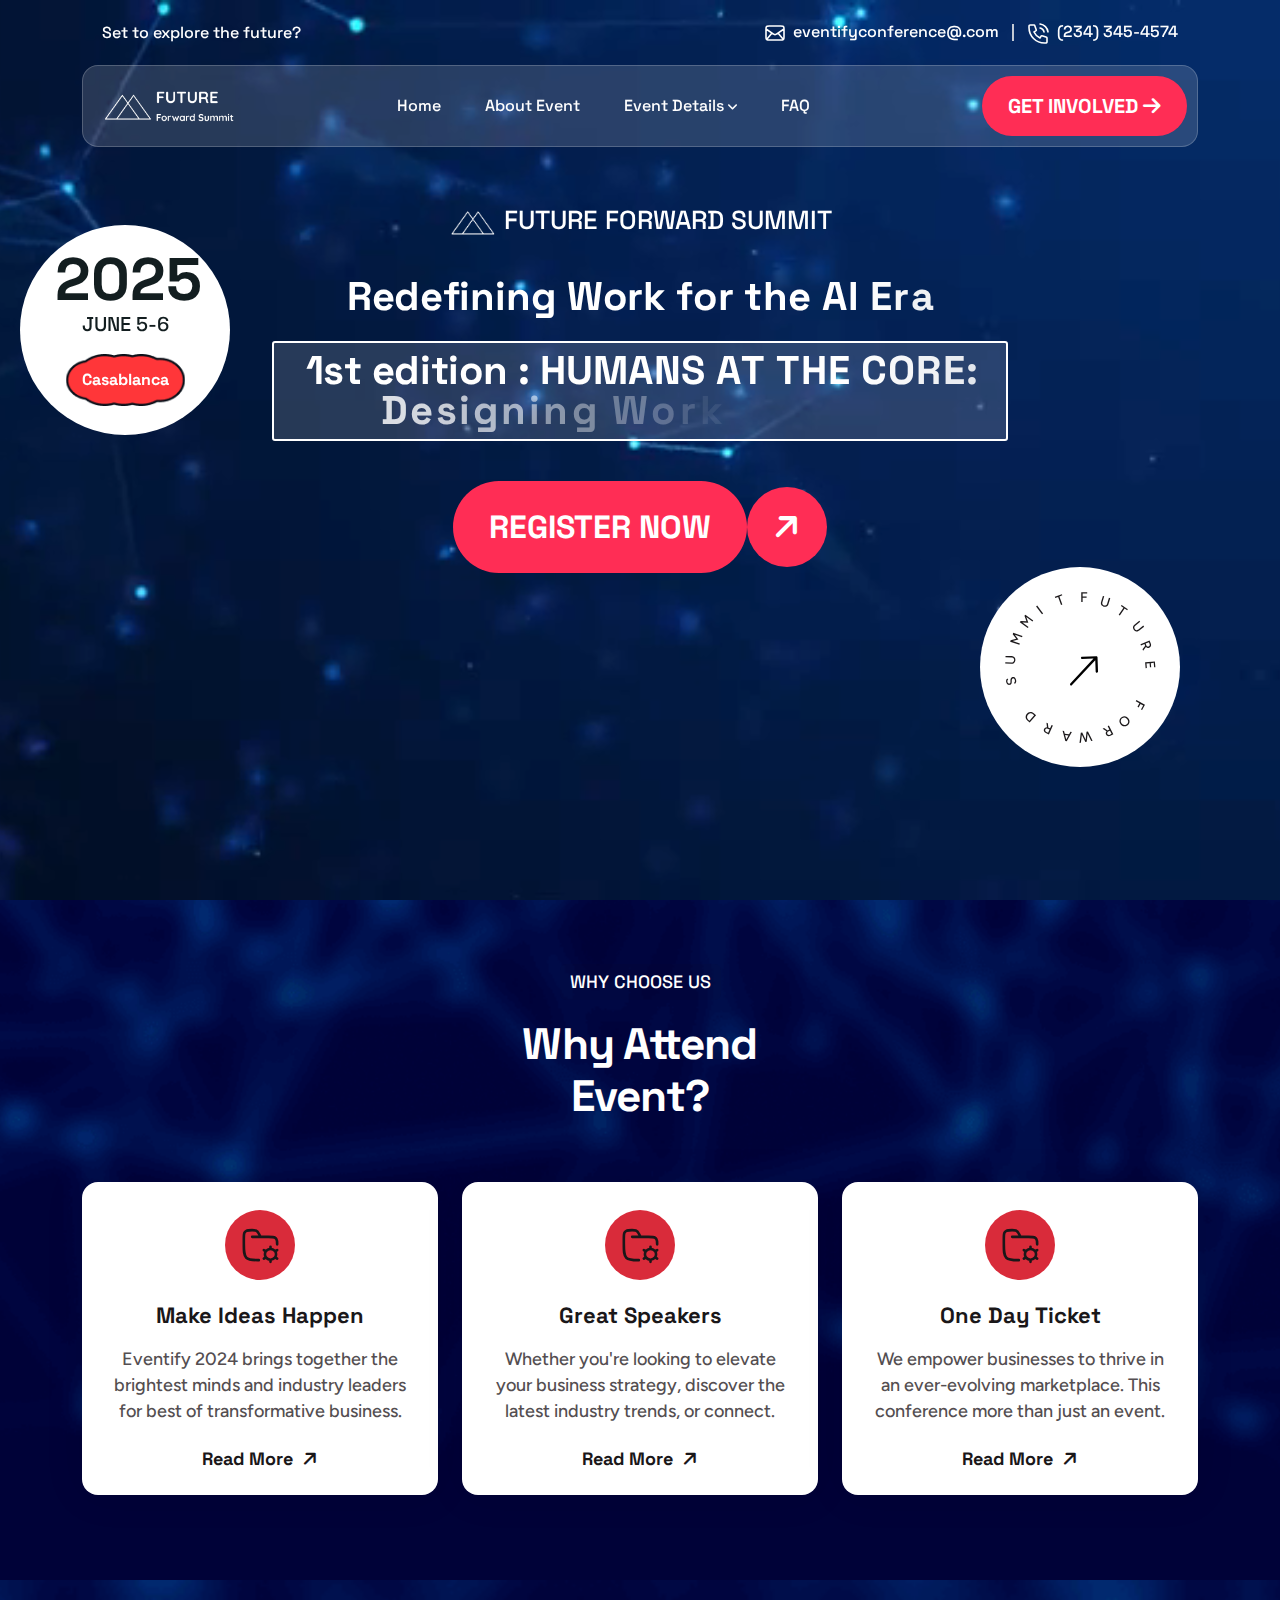
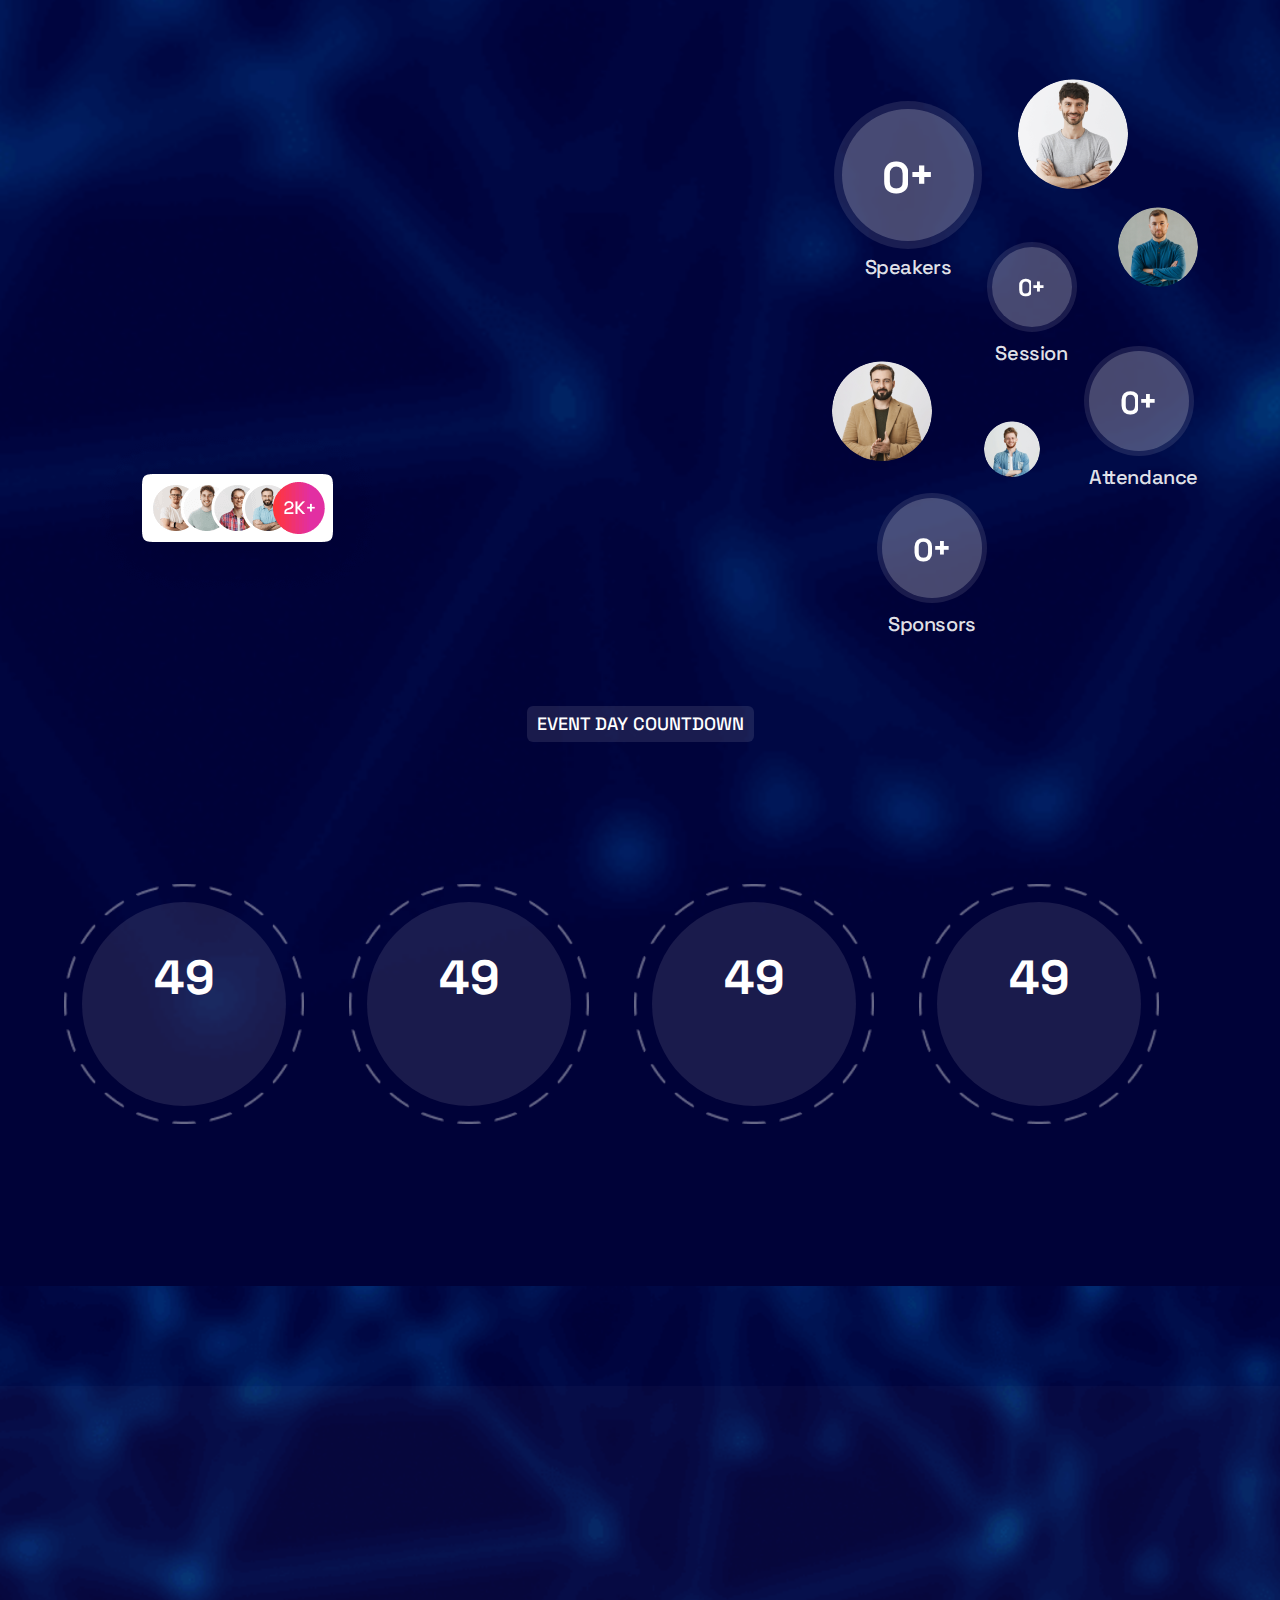
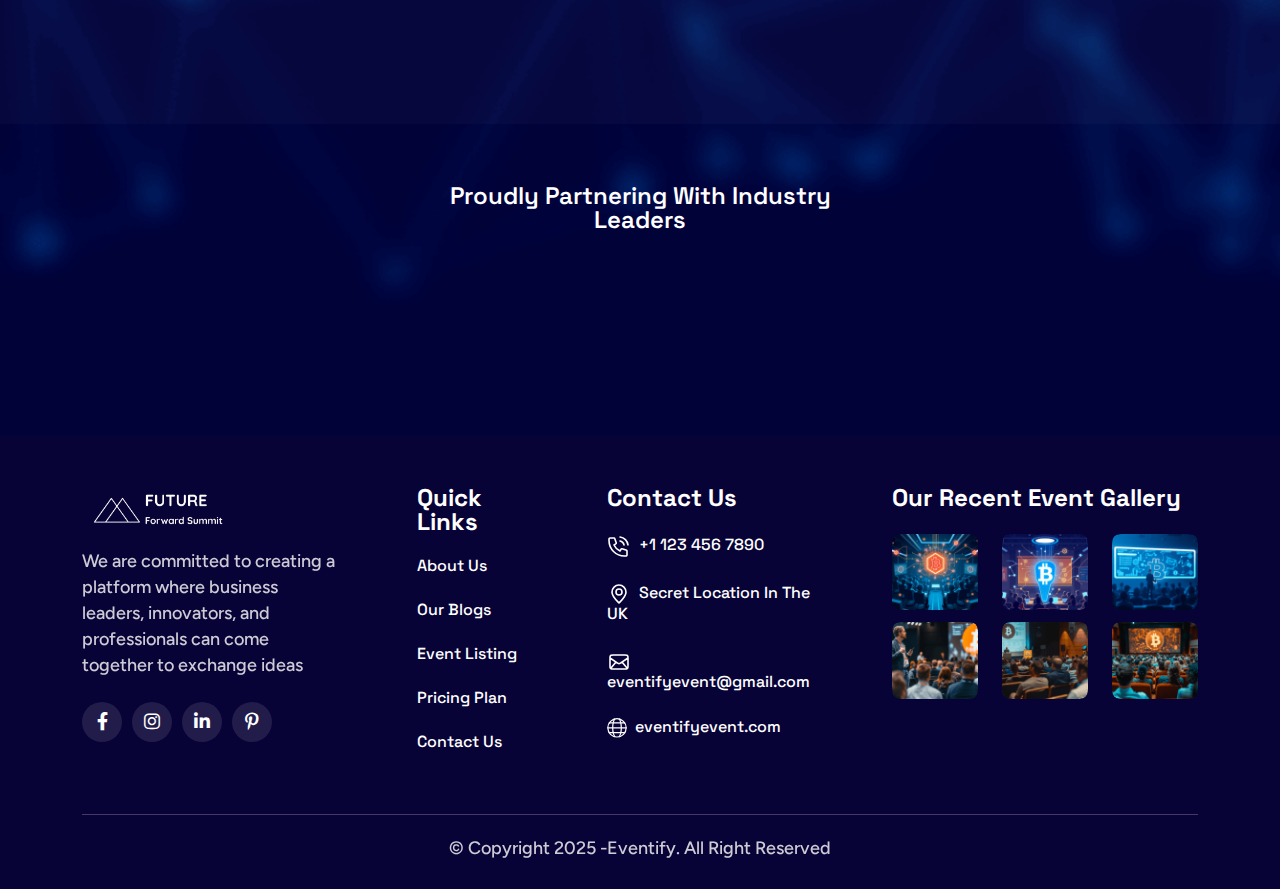
==== commit 8bba9405: "Latest Version" ====
--- a/index.html
+++ b/index.html
@@ -76,7 +76,7 @@
 									</li>
 									<li><a href="about.html">About Event</a></li>
 									<li>
-										<a href="#">Event Details <i class="fa-solid fa-angle-down"></i></a>
+										<a href="event-schedule.html">Event Details <i class="fa-solid fa-angle-down"></i></a>
 										<ul class="dropdown-padding">
 											<li><a href="event-schedule.html">Agenda Overview</a></li>
 										</ul>
--- a/assets/css/main.css
+++ b/assets/css/main.css
@@ -22872,7 +22872,7 @@
   display: flex;
   align-items: center;
   justify-content: space-between;
-  padding-top: 24px;
+  padding-top: 15px;
   border-top: 1px solid rgba(56, 16, 112, 0.1);
 }
 @media (max-width: 767px) {
